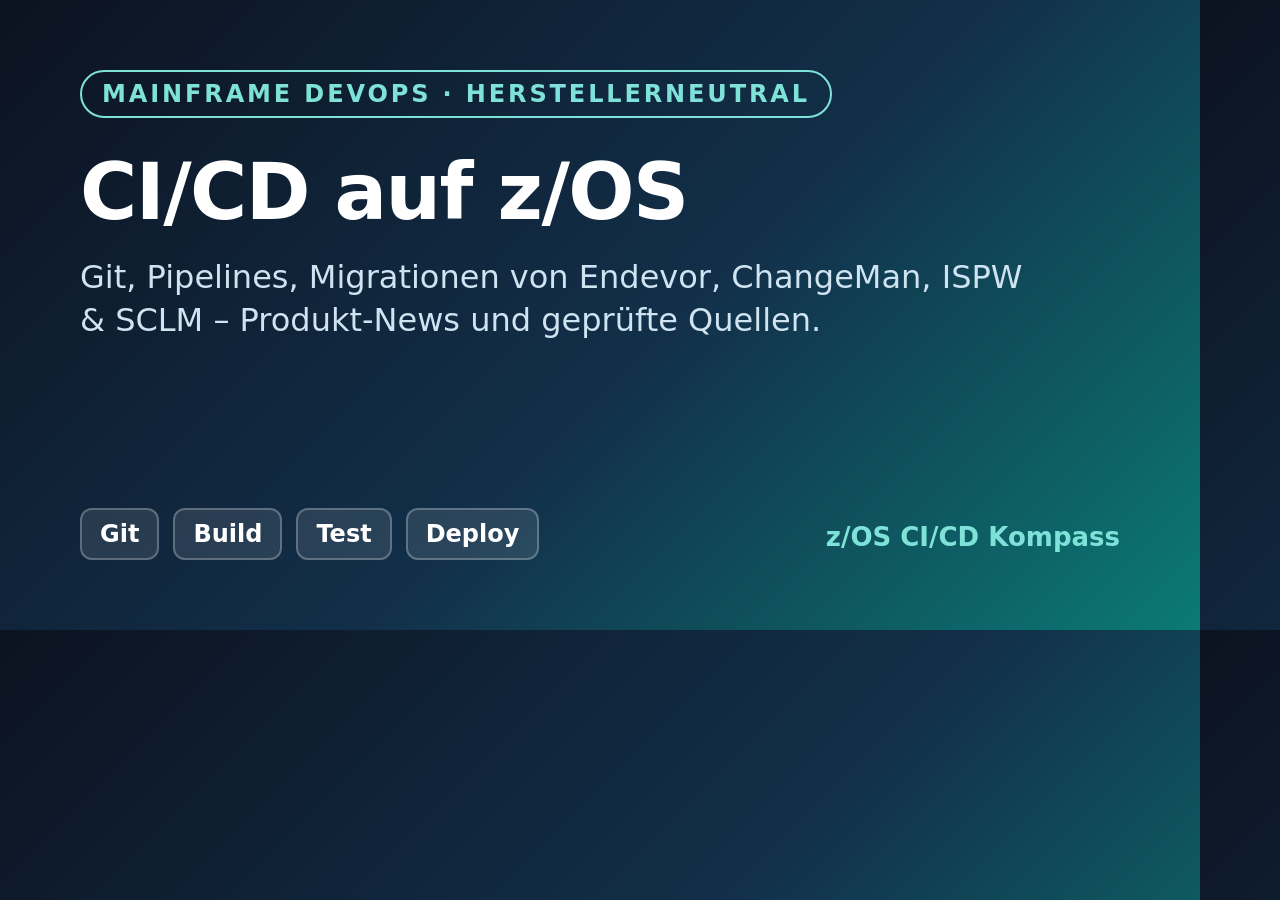
==== scripts/og-template.html @ 42692432 "z/OS CI/CD Kompass: initiale öffentliche Version (GitHub Pages)" ====
<!doctype html><html><head><meta charset="utf-8"><style>
html,body{margin:0;width:1200px;height:630px;overflow:hidden}
body{font-family:system-ui,"DejaVu Sans",Arial,sans-serif;background:linear-gradient(135deg,#0c1220 0%,#12304a 55%,#0b7a75 100%);color:#fff;position:relative}
.box{position:absolute;left:80px;top:70px;right:80px}
.eb{display:inline-block;font-size:24px;font-weight:700;letter-spacing:.12em;text-transform:uppercase;color:#7ee2d9;border:2px solid #7ee2d9;border-radius:999px;padding:8px 20px}
h1{font-size:78px;line-height:1.05;margin:34px 0 22px;letter-spacing:-.02em}
p{font-size:32px;color:#cfe3f1;margin:0;max-width:960px;line-height:1.35}
.pipe{position:absolute;left:80px;bottom:70px;display:flex;gap:14px}
.pipe span{background:rgba(255,255,255,.1);border:2px solid rgba(255,255,255,.25);border-radius:12px;padding:10px 18px;font-size:24px;font-weight:600}
.brand{position:absolute;right:80px;bottom:78px;font-size:26px;font-weight:700;color:#7ee2d9}
</style></head><body><div class="box"><span class="eb">Mainframe DevOps · herstellerneutral</span>
<h1>CI/CD auf z/OS</h1><p>Git, Pipelines, Migrationen von Endevor, ChangeMan, ISPW &amp; SCLM – Produkt-News und geprüfte Quellen.</p></div>
<div class="pipe"><span>Git</span><span>Build</span><span>Test</span><span>Deploy</span></div><div class="brand">z/OS CI/CD Kompass</div></body></html>
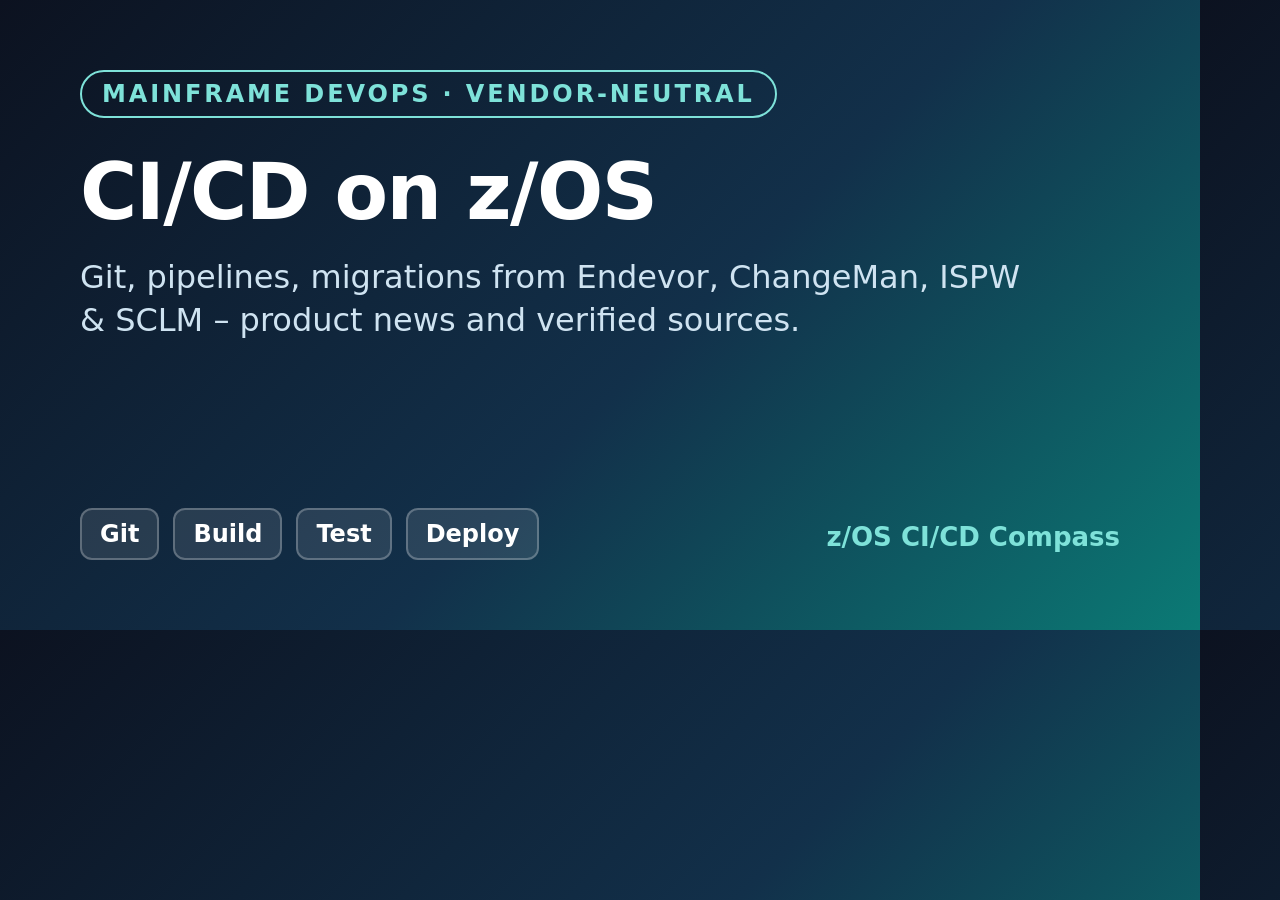
==== commit a58dfd5e: "v2.0.0: switch site to English (z/OS CI/CD Compass), English slugs with redirects from German paths" ====
--- a/scripts/og-template.html
+++ b/scripts/og-template.html
@@ -1,4 +1,4 @@
-<!doctype html><html><head><meta charset="utf-8"><style>
+<!doctype html><html lang="en"><head><meta charset="utf-8"><style>
 html,body{margin:0;width:1200px;height:630px;overflow:hidden}
 body{font-family:system-ui,"DejaVu Sans",Arial,sans-serif;background:linear-gradient(135deg,#0c1220 0%,#12304a 55%,#0b7a75 100%);color:#fff;position:relative}
 .box{position:absolute;left:80px;top:70px;right:80px}
@@ -8,6 +8,6 @@
 .pipe{position:absolute;left:80px;bottom:70px;display:flex;gap:14px}
 .pipe span{background:rgba(255,255,255,.1);border:2px solid rgba(255,255,255,.25);border-radius:12px;padding:10px 18px;font-size:24px;font-weight:600}
 .brand{position:absolute;right:80px;bottom:78px;font-size:26px;font-weight:700;color:#7ee2d9}
-</style></head><body><div class="box"><span class="eb">Mainframe DevOps · herstellerneutral</span>
-<h1>CI/CD auf z/OS</h1><p>Git, Pipelines, Migrationen von Endevor, ChangeMan, ISPW &amp; SCLM – Produkt-News und geprüfte Quellen.</p></div>
-<div class="pipe"><span>Git</span><span>Build</span><span>Test</span><span>Deploy</span></div><div class="brand">z/OS CI/CD Kompass</div></body></html>
+</style></head><body><div class="box"><span class="eb">Mainframe DevOps · vendor-neutral</span>
+<h1>CI/CD on z/OS</h1><p>Git, pipelines, migrations from Endevor, ChangeMan, ISPW &amp; SCLM – product news and verified sources.</p></div>
+<div class="pipe"><span>Git</span><span>Build</span><span>Test</span><span>Deploy</span></div><div class="brand">z/OS CI/CD Compass</div></body></html>
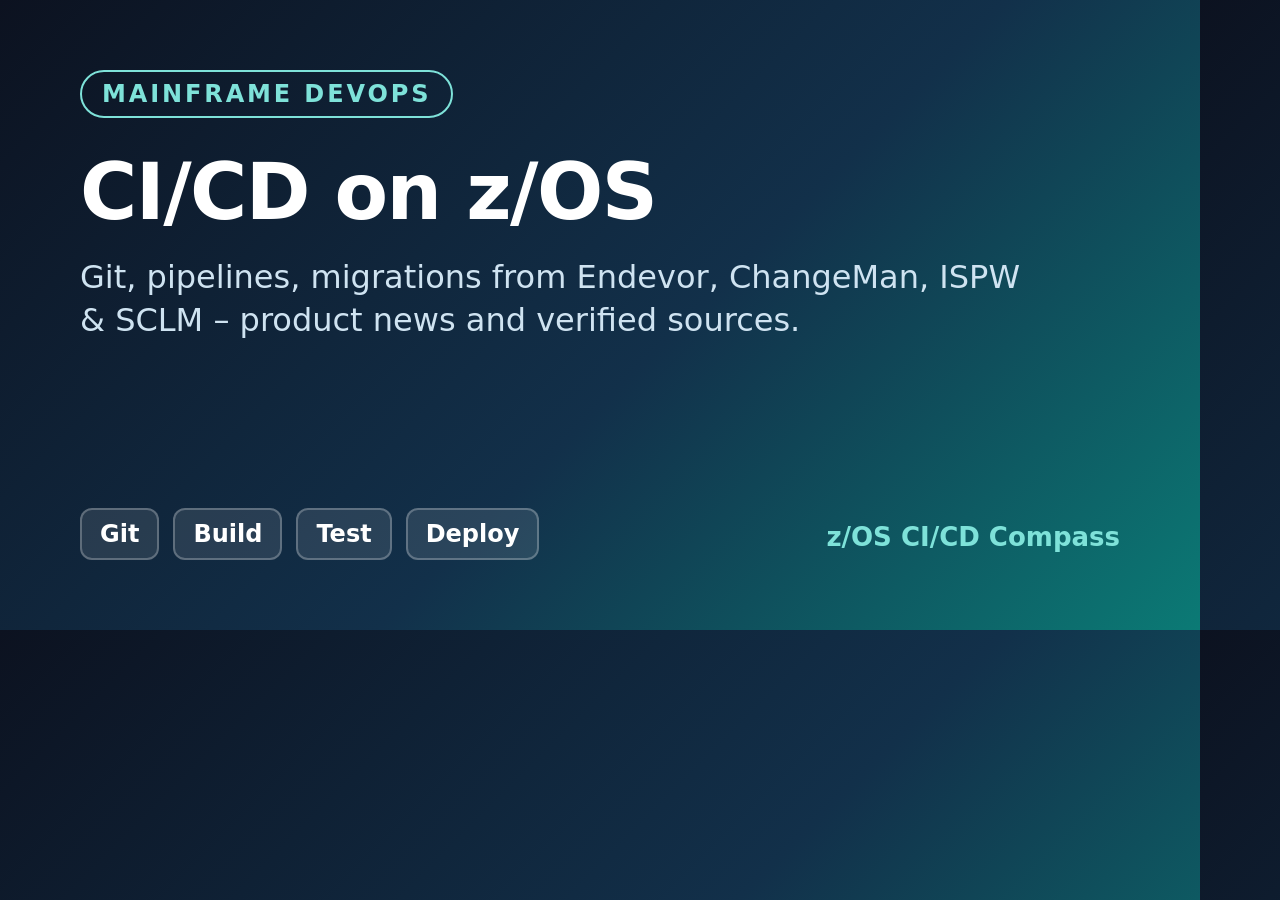
==== commit cdaf55b4: "v2.0.1: drop vendor-neutral/independent self-labels from titles and metadata The site stays even-han" ====
--- a/scripts/og-template.html
+++ b/scripts/og-template.html
@@ -8,6 +8,6 @@
 .pipe{position:absolute;left:80px;bottom:70px;display:flex;gap:14px}
 .pipe span{background:rgba(255,255,255,.1);border:2px solid rgba(255,255,255,.25);border-radius:12px;padding:10px 18px;font-size:24px;font-weight:600}
 .brand{position:absolute;right:80px;bottom:78px;font-size:26px;font-weight:700;color:#7ee2d9}
-</style></head><body><div class="box"><span class="eb">Mainframe DevOps · vendor-neutral</span>
+</style></head><body><div class="box"><span class="eb">Mainframe DevOps</span>
 <h1>CI/CD on z/OS</h1><p>Git, pipelines, migrations from Endevor, ChangeMan, ISPW &amp; SCLM – product news and verified sources.</p></div>
 <div class="pipe"><span>Git</span><span>Build</span><span>Test</span><span>Deploy</span></div><div class="brand">z/OS CI/CD Compass</div></body></html>
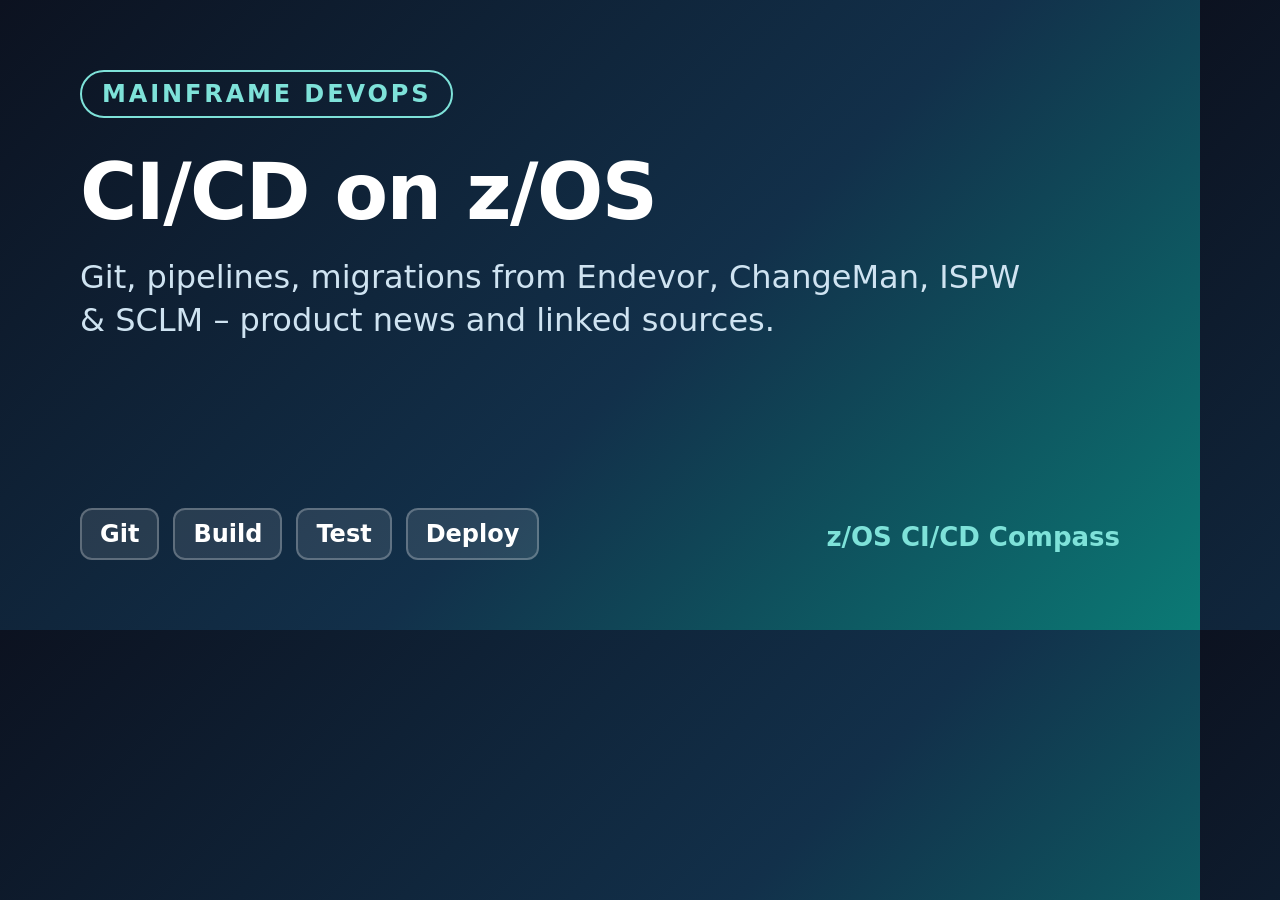
==== commit 2622677b: "Site self-description (D2): 'verified sources' → 'linked sources' in meta/OG description and OG imag" ====
--- a/scripts/og-template.html
+++ b/scripts/og-template.html
@@ -9,5 +9,5 @@
 .pipe span{background:rgba(255,255,255,.1);border:2px solid rgba(255,255,255,.25);border-radius:12px;padding:10px 18px;font-size:24px;font-weight:600}
 .brand{position:absolute;right:80px;bottom:78px;font-size:26px;font-weight:700;color:#7ee2d9}
 </style></head><body><div class="box"><span class="eb">Mainframe DevOps</span>
-<h1>CI/CD on z/OS</h1><p>Git, pipelines, migrations from Endevor, ChangeMan, ISPW &amp; SCLM – product news and verified sources.</p></div>
+<h1>CI/CD on z/OS</h1><p>Git, pipelines, migrations from Endevor, ChangeMan, ISPW &amp; SCLM – product news and linked sources.</p></div>
 <div class="pipe"><span>Git</span><span>Build</span><span>Test</span><span>Deploy</span></div><div class="brand">z/OS CI/CD Compass</div></body></html>
